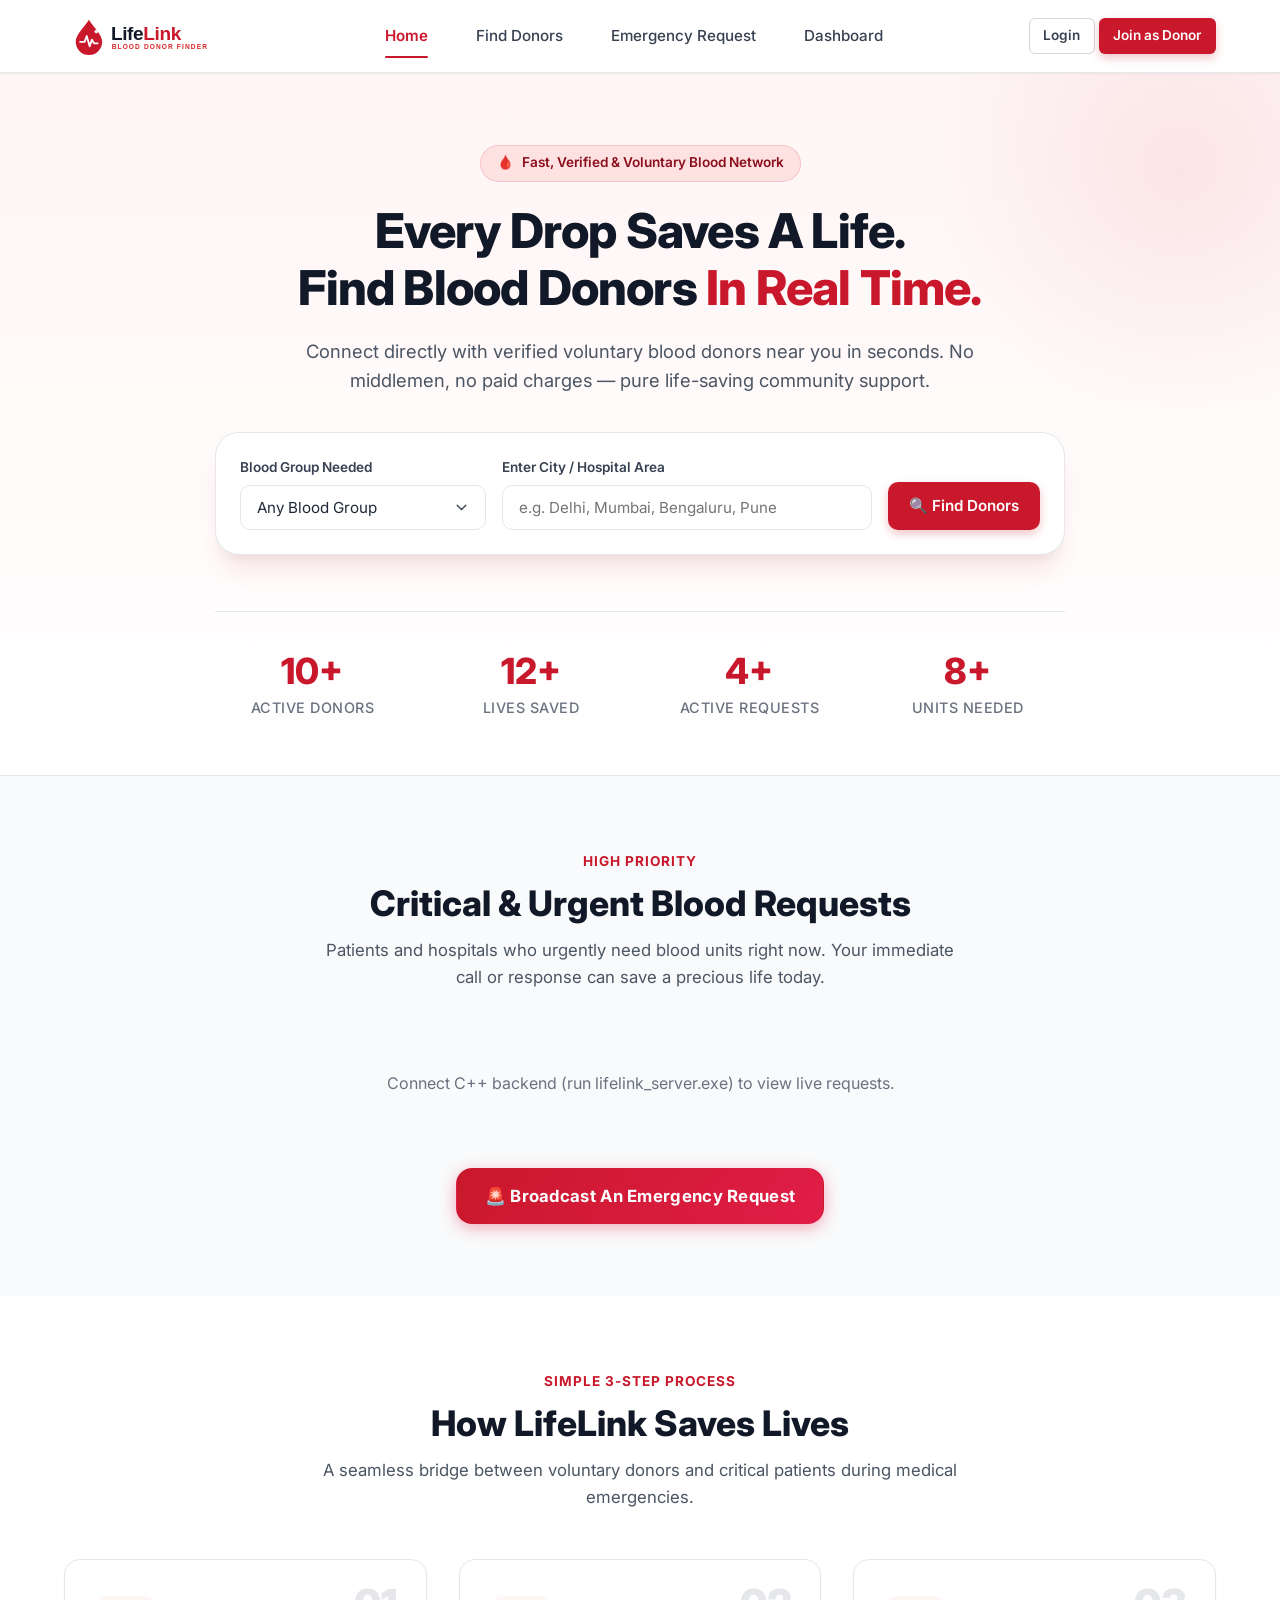
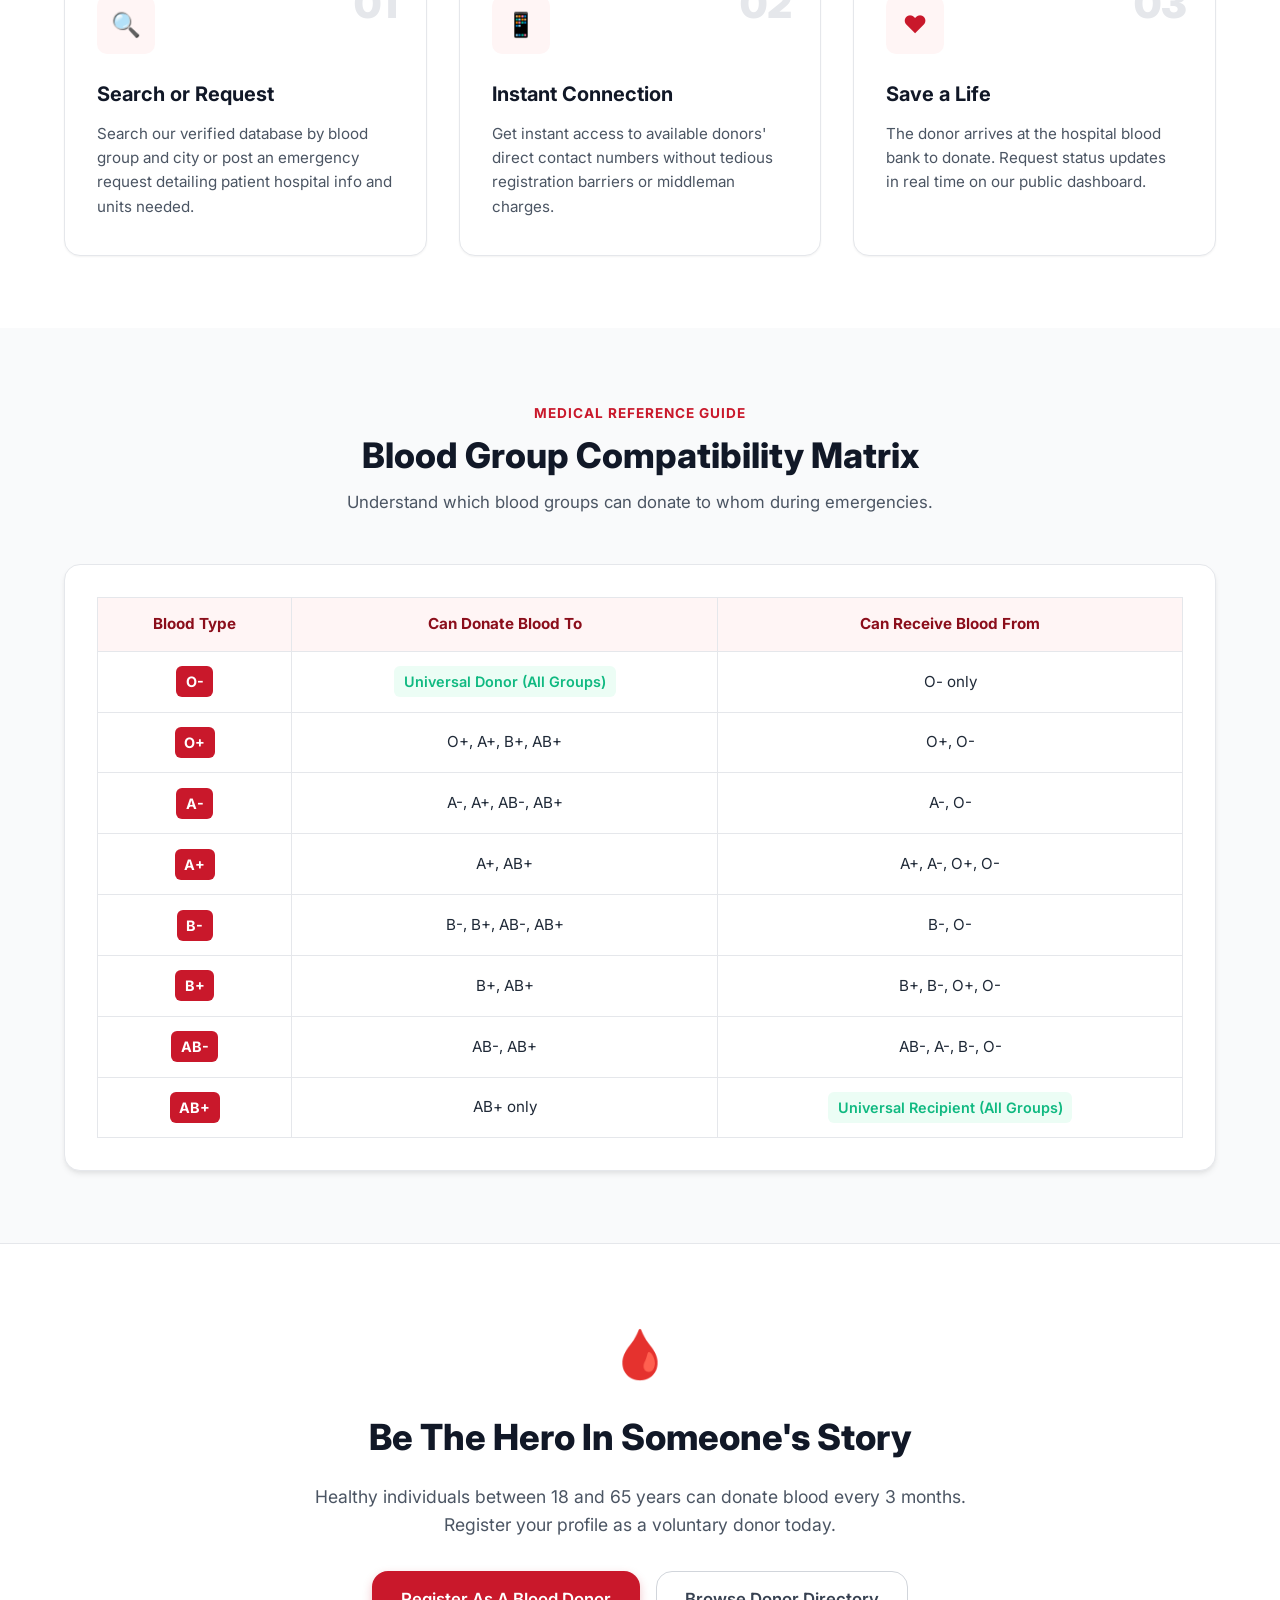
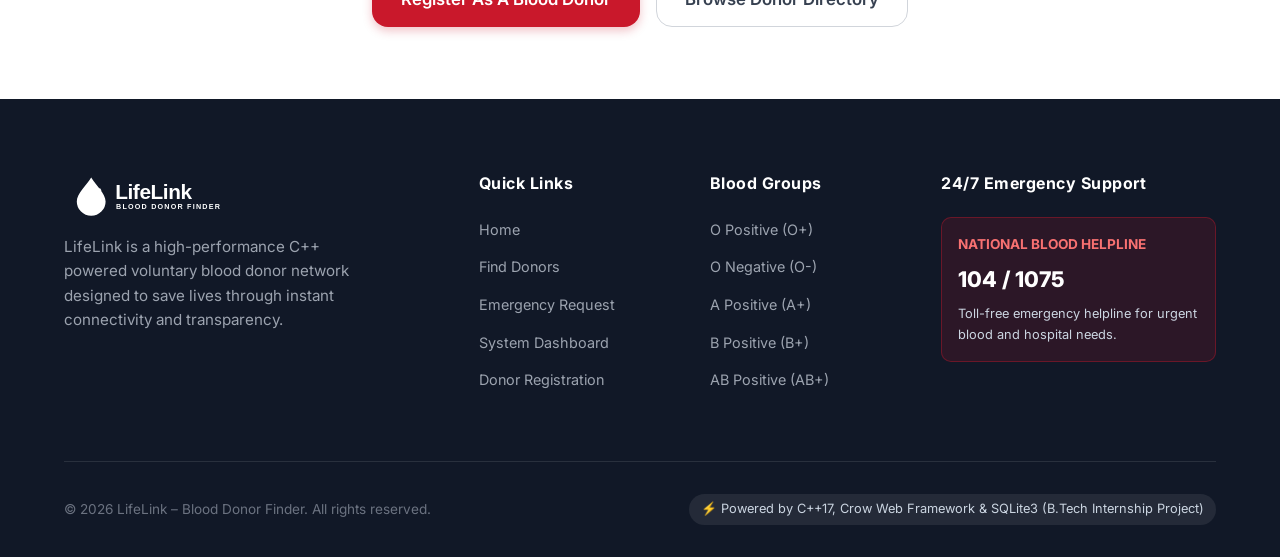
==== frontend/index.html @ 2761e3b9 "Initial complete release: LifeLink Blood Donor Finder C++ Web Application" ====
<!DOCTYPE html>
<html lang="en">
<head>
  <meta charset="UTF-8">
  <meta name="viewport" content="width=device-width, initial-scale=1.0">
  <title>LifeLink – Blood Donor Finder | Save Lives Instantly</title>
  <meta name="description" content="LifeLink connects voluntary blood donors with patients and hospitals in critical emergencies. Search verified donors by blood group and city.">
  <link rel="icon" type="image/svg+xml" href="images/logo.svg">
  <link rel="stylesheet" href="css/styles.css">
  <link rel="preconnect" href="https://fonts.googleapis.com">
  <link rel="preconnect" href="https://fonts.gstatic.com" crossorigin>
  <link href="https://fonts.googleapis.com/css2?family=Inter:wght@400;500;600;700;800;900&display=swap" rel="stylesheet">
</head>
<body>

  <!-- Navigation Bar -->
  <header class="navbar">
    <div class="container nav-container">
      <a href="index.html" class="brand-logo">
        <img src="images/logo.svg" alt="LifeLink Blood Donor Finder">
      </a>

      <nav class="nav-menu" id="navMenu">
        <a href="index.html" class="nav-link active">Home</a>
        <a href="donors.html" class="nav-link">Find Donors</a>
        <a href="request.html" class="nav-link">Emergency Request</a>
        <a href="dashboard.html" class="nav-link">Dashboard</a>
      </nav>

      <div class="nav-actions">
        <div id="navAuthActions">
          <a href="login.html" class="btn btn-secondary btn-sm">Login</a>
          <a href="register.html" class="btn btn-primary btn-sm">Join as Donor</a>
        </div>
        <button class="mobile-toggle" id="mobileToggle" aria-label="Toggle Navigation Menu">
          <svg fill="none" stroke="currentColor" viewBox="0 0 24 24"><path stroke-linecap="round" stroke-linejoin="round" stroke-width="2" d="M4 6h16M4 12h16m-7 6h7"></path></svg>
        </button>
      </div>
    </div>
  </header>

  <!-- Hero Section -->
  <section class="hero">
    <div class="container">
      <div class="hero-content">
        <div class="hero-badge">
          <span>🩸</span> Fast, Verified & Voluntary Blood Network
        </div>
        <h1 class="hero-title">
          Every Drop Saves A Life.<br>
          Find Blood Donors <span class="highlight">In Real Time.</span>
        </h1>
        <p class="hero-subtitle">
          Connect directly with verified voluntary blood donors near you in seconds. No middlemen, no paid charges — pure life-saving community support.
        </p>

        <!-- Quick Search Bar inside Hero -->
        <div class="hero-search-card">
          <form id="heroSearchForm" class="search-form-row">
            <div class="form-group">
              <label for="heroBloodGroup" class="form-label">Blood Group Needed</label>
              <select id="heroBloodGroup" class="form-control" required>
                <option value="ALL">Any Blood Group</option>
                <option value="O+">O Positive (O+)</option>
                <option value="O-">O Negative (O-)</option>
                <option value="A+">A Positive (A+)</option>
                <option value="A-">A Negative (A-)</option>
                <option value="B+">B Positive (B+)</option>
                <option value="B-">B Negative (B-)</option>
                <option value="AB+">AB Positive (AB+)</option>
                <option value="AB-">AB Negative (AB-)</option>
              </select>
            </div>

            <div class="form-group">
              <label for="heroCity" class="form-label">Enter City / Hospital Area</label>
              <input type="text" id="heroCity" class="form-control" placeholder="e.g. Delhi, Mumbai, Bengaluru, Pune">
            </div>

            <div class="form-group" style="align-self: flex-end;">
              <button type="submit" class="btn btn-primary btn-block" style="height: 48px;">
                🔍 Find Donors
              </button>
            </div>
          </form>
        </div>

        <!-- Hero Stats Counter -->
        <div class="hero-stats">
          <div class="stat-item">
            <div class="stat-value" id="statTotalDonors">10+</div>
            <div class="stat-label">Active Donors</div>
          </div>
          <div class="stat-item">
            <div class="stat-value" id="statFulfilled">12+</div>
            <div class="stat-label">Lives Saved</div>
          </div>
          <div class="stat-item">
            <div class="stat-value" id="statActiveRequests">4+</div>
            <div class="stat-label">Active Requests</div>
          </div>
          <div class="stat-item">
            <div class="stat-value" id="statUnitsNeeded">8+</div>
            <div class="stat-label">Units Needed</div>
          </div>
        </div>

      </div>
    </div>
  </section>

  <!-- Urgent Emergency Requests Section -->
  <section class="section">
    <div class="container">
      <div class="section-header">
        <span class="section-tag">High Priority</span>
        <h2 class="section-title">Critical & Urgent Blood Requests</h2>
        <p class="section-desc">Patients and hospitals who urgently need blood units right now. Your immediate call or response can save a precious life today.</p>
      </div>

      <div class="requests-grid" id="homeUrgentList">
        <!-- Injected via JavaScript from C++ Crow REST API -->
      </div>

      <div style="text-align: center; margin-top: 2.5rem;">
        <a href="request.html" class="btn btn-emergency btn-lg">
          🚨 Broadcast An Emergency Request
        </a>
      </div>
    </div>
  </section>

  <!-- How It Works Section -->
  <section class="section section-light">
    <div class="container">
      <div class="section-header">
        <span class="section-tag">Simple 3-Step Process</span>
        <h2 class="section-title">How LifeLink Saves Lives</h2>
        <p class="section-desc">A seamless bridge between voluntary donors and critical patients during medical emergencies.</p>
      </div>

      <div class="features-grid">
        <div class="feature-card">
          <div class="feature-step-num">01</div>
          <div class="feature-icon-wrapper">🔍</div>
          <h3 class="feature-title">Search or Request</h3>
          <p class="feature-text">
            Search our verified database by blood group and city or post an emergency request detailing patient hospital info and units needed.
          </p>
        </div>

        <div class="feature-card">
          <div class="feature-step-num">02</div>
          <div class="feature-icon-wrapper">📱</div>
          <h3 class="feature-title">Instant Connection</h3>
          <p class="feature-text">
            Get instant access to available donors' direct contact numbers without tedious registration barriers or middleman charges.
          </p>
        </div>

        <div class="feature-card">
          <div class="feature-step-num">03</div>
          <div class="feature-icon-wrapper">❤️</div>
          <h3 class="feature-title">Save a Life</h3>
          <p class="feature-text">
            The donor arrives at the hospital blood bank to donate. Request status updates in real time on our public dashboard.
          </p>
        </div>
      </div>
    </div>
  </section>

  <!-- Blood Compatibility Matrix -->
  <section class="section">
    <div class="container">
      <div class="section-header">
        <span class="section-tag">Medical Reference Guide</span>
        <h2 class="section-title">Blood Group Compatibility Matrix</h2>
        <p class="section-desc">Understand which blood groups can donate to whom during emergencies.</p>
      </div>

      <div class="matrix-container">
        <table class="matrix-table">
          <thead>
            <tr>
              <th>Blood Type</th>
              <th>Can Donate Blood To</th>
              <th>Can Receive Blood From</th>
            </tr>
          </thead>
          <tbody>
            <tr>
              <td><span class="matrix-badge blood-tag">O-</span></td>
              <td><span class="matrix-badge can-donate">Universal Donor (All Groups)</span></td>
              <td>O- only</td>
            </tr>
            <tr>
              <td><span class="matrix-badge blood-tag">O+</span></td>
              <td>O+, A+, B+, AB+</td>
              <td>O+, O-</td>
            </tr>
            <tr>
              <td><span class="matrix-badge blood-tag">A-</span></td>
              <td>A-, A+, AB-, AB+</td>
              <td>A-, O-</td>
            </tr>
            <tr>
              <td><span class="matrix-badge blood-tag">A+</span></td>
              <td>A+, AB+</td>
              <td>A+, A-, O+, O-</td>
            </tr>
            <tr>
              <td><span class="matrix-badge blood-tag">B-</span></td>
              <td>B-, B+, AB-, AB+</td>
              <td>B-, O-</td>
            </tr>
            <tr>
              <td><span class="matrix-badge blood-tag">B+</span></td>
              <td>B+, AB+</td>
              <td>B+, B-, O+, O-</td>
            </tr>
            <tr>
              <td><span class="matrix-badge blood-tag">AB-</span></td>
              <td>AB-, AB+</td>
              <td>AB-, A-, B-, O-</td>
            </tr>
            <tr>
              <td><span class="matrix-badge blood-tag">AB+</span></td>
              <td>AB+ only</td>
              <td><span class="matrix-badge can-donate">Universal Recipient (All Groups)</span></td>
            </tr>
          </tbody>
        </table>
      </div>
    </div>
  </section>

  <!-- Call To Action -->
  <section class="section section-light" style="border-top: 1px solid var(--gray-200);">
    <div class="container" style="text-align: center; max-width: 750px;">
      <div style="font-size: 3rem; margin-bottom: 1rem;">🩸</div>
      <h2 style="font-size: 2.25rem; font-weight: 800; color: var(--gray-900); margin-bottom: 1rem;">
        Be The Hero In Someone's Story
      </h2>
      <p style="color: var(--gray-600); font-size: 1.1rem; margin-bottom: 2rem;">
        Healthy individuals between 18 and 65 years can donate blood every 3 months. Register your profile as a voluntary donor today.
      </p>
      <div style="display: flex; gap: 1rem; justify-content: center; flex-wrap: wrap;">
        <a href="register.html" class="btn btn-primary btn-lg">Register As A Blood Donor</a>
        <a href="donors.html" class="btn btn-secondary btn-lg">Browse Donor Directory</a>
      </div>
    </div>
  </section>

  <!-- Footer -->
  <footer class="footer">
    <div class="container">
      <div class="footer-grid">
        <div class="footer-brand">
          <img src="images/logo.svg" alt="LifeLink" style="height: 48px; filter: brightness(0) invert(1);">
          <p>
            LifeLink is a high-performance C++ powered voluntary blood donor network designed to save lives through instant connectivity and transparency.
          </p>
        </div>

        <div>
          <h4 class="footer-col-title">Quick Links</h4>
          <ul class="footer-links">
            <li><a href="index.html">Home</a></li>
            <li><a href="donors.html">Find Donors</a></li>
            <li><a href="request.html">Emergency Request</a></li>
            <li><a href="dashboard.html">System Dashboard</a></li>
            <li><a href="register.html">Donor Registration</a></li>
          </ul>
        </div>

        <div>
          <h4 class="footer-col-title">Blood Groups</h4>
          <ul class="footer-links">
            <li><a href="donors.html?bg=O%2B">O Positive (O+)</a></li>
            <li><a href="donors.html?bg=O-">O Negative (O-)</a></li>
            <li><a href="donors.html?bg=A%2B">A Positive (A+)</a></li>
            <li><a href="donors.html?bg=B%2B">B Positive (B+)</a></li>
            <li><a href="donors.html?bg=AB%2B">AB Positive (AB+)</a></li>
          </ul>
        </div>

        <div>
          <h4 class="footer-col-title">24/7 Emergency Support</h4>
          <div class="emergency-helpline-box">
            <div class="hotline-title">National Blood Helpline</div>
            <div class="hotline-number">104 / 1075</div>
            <p style="font-size: 0.8rem; color: #cbd5e1; margin-top: 0.5rem;">
              Toll-free emergency helpline for urgent blood and hospital needs.
            </p>
          </div>
        </div>
      </div>

      <div class="footer-bottom">
        <div>
          © 2026 LifeLink – Blood Donor Finder. All rights reserved.
        </div>
        <div class="footer-badge">
          ⚡ Powered by C++17, Crow Web Framework & SQLite3 (B.Tech Internship Project)
        </div>
      </div>
    </div>
  </footer>

  <!-- Scripts -->
  <script src="js/api.js"></script>
  <script src="js/app.js"></script>
</body>
</html>
---- frontend/css/styles.css ----
/* ==========================================================================
   LifeLink - Blood Donor Finder
   Modern Professional Red & White Theme
   B.Tech C++ Internship Project
   ========================================================================== */

:root {
  /* Brand Color Palette */
  --primary: #c9182b;
  --primary-hover: #b31324;
  --primary-dark: #8b0e1b;
  --primary-light: #fee2e2;
  --primary-subtle: #fff5f5;
  --primary-glow: rgba(201, 24, 43, 0.25);

  --secondary: #dc2626;
  --accent: #ef4444;

  /* Neutral Shades */
  --white: #ffffff;
  --gray-50: #f9fafb;
  --gray-100: #f3f4f6;
  --gray-200: #e5e7eb;
  --gray-300: #d1d5db;
  --gray-400: #9ca3af;
  --gray-500: #6b7280;
  --gray-600: #4b5563;
  --gray-700: #374151;
  --gray-800: #1f2937;
  --gray-900: #111827;

  /* Status Colors */
  --success: #10b981;
  --success-bg: #ecfdf5;
  --warning: #f59e0b;
  --warning-bg: #fffbeb;
  --danger: #ef4444;
  --danger-bg: #fef2f2;
  --info: #3b82f6;
  --info-bg: #eff6ff;

  /* Shadows */
  --shadow-sm: 0 1px 2px 0 rgba(0, 0, 0, 0.05);
  --shadow-md: 0 4px 6px -1px rgba(0, 0, 0, 0.08), 0 2px 4px -1px rgba(0, 0, 0, 0.04);
  --shadow-lg: 0 10px 15px -3px rgba(0, 0, 0, 0.08), 0 4px 6px -2px rgba(0, 0, 0, 0.03);
  --shadow-xl: 0 20px 25px -5px rgba(201, 24, 43, 0.1), 0 10px 10px -5px rgba(0, 0, 0, 0.04);
  --shadow-card: 0 4px 20px rgba(0, 0, 0, 0.06);

  /* Radius */
  --radius-sm: 6px;
  --radius-md: 10px;
  --radius-lg: 16px;
  --radius-xl: 24px;
  --radius-full: 9999px;

  /* Transitions */
  --transition: all 0.25s cubic-bezier(0.4, 0, 0.2, 1);
  --transition-slow: all 0.4s ease;

  /* Layout */
  --max-width: 1200px;
}

/* Base & Reset */
*, *::before, *::after {
  box-sizing: border-box;
  margin: 0;
  padding: 0;
}

html {
  scroll-behavior: smooth;
  font-size: 16px;
}

body {
  font-family: 'Inter', -apple-system, BlinkMacSystemFont, "Segoe UI", Roboto, "Helvetica Neue", Arial, sans-serif;
  color: var(--gray-800);
  background-color: var(--gray-50);
  line-height: 1.6;
  min-height: 100vh;
  display: flex;
  flex-direction: column;
}

a {
  color: var(--primary);
  text-decoration: none;
  transition: var(--transition);
}

a:hover {
  color: var(--primary-dark);
}

ul {
  list-style: none;
}

img, svg {
  vertical-align: middle;
  max-width: 100%;
}

button, input, select, textarea {
  font-family: inherit;
  font-size: inherit;
}

/* Layout Container */
.container {
  width: 100%;
  max-width: var(--max-width);
  margin-left: auto;
  margin-right: auto;
  padding-left: 1.5rem;
  padding-right: 1.5rem;
}

/* ==========================================================================
   Navigation Bar
   ========================================================================== */
.navbar {
  position: sticky;
  top: 0;
  z-index: 1000;
  background-color: rgba(255, 255, 255, 0.98);
  backdrop-filter: blur(10px);
  border-bottom: 1px solid var(--gray-200);
  box-shadow: var(--shadow-sm);
  transition: var(--transition);
}

.nav-container {
  display: flex;
  align-items: center;
  justify-content: space-between;
  height: 72px;
}

.brand-logo {
  display: flex;
  align-items: center;
  gap: 0.5rem;
  text-decoration: none;
}

.brand-logo img {
  height: 44px;
  width: auto;
}

.nav-menu {
  display: flex;
  align-items: center;
  gap: 1.5rem;
}

.nav-link {
  font-size: 0.95rem;
  font-weight: 500;
  color: var(--gray-700);
  padding: 0.5rem 0.75rem;
  border-radius: var(--radius-sm);
  transition: var(--transition);
  position: relative;
}

.nav-link:hover {
  color: var(--primary);
  background-color: var(--primary-subtle);
}

.nav-link.active {
  color: var(--primary);
  font-weight: 600;
}

.nav-link.active::after {
  content: '';
  position: absolute;
  bottom: -2px;
  left: 0.75rem;
  right: 0.75rem;
  height: 2px;
  background-color: var(--primary);
  border-radius: var(--radius-full);
}

.nav-actions {
  display: flex;
  align-items: center;
  gap: 0.75rem;
}

/* Mobile Toggle */
.mobile-toggle {
  display: none;
  background: none;
  border: none;
  cursor: pointer;
  padding: 0.5rem;
  color: var(--gray-700);
}

.mobile-toggle svg {
  width: 26px;
  height: 26px;
}

/* ==========================================================================
   Buttons
   ========================================================================== */
.btn {
  display: inline-flex;
  align-items: center;
  justify-content: center;
  gap: 0.5rem;
  font-size: 0.95rem;
  font-weight: 600;
  padding: 0.65rem 1.25rem;
  border-radius: var(--radius-md);
  border: 1px solid transparent;
  cursor: pointer;
  transition: var(--transition);
  white-space: nowrap;
}

.btn-primary {
  background-color: var(--primary);
  color: var(--white);
  box-shadow: 0 4px 10px rgba(201, 24, 43, 0.25);
}

.btn-primary:hover {
  background-color: var(--primary-hover);
  color: var(--white);
  box-shadow: 0 6px 14px rgba(201, 24, 43, 0.35);
  transform: translateY(-1px);
}

.btn-secondary {
  background-color: var(--white);
  color: var(--gray-700);
  border-color: var(--gray-300);
}

.btn-secondary:hover {
  background-color: var(--gray-50);
  color: var(--primary);
  border-color: var(--primary);
}

.btn-outline-primary {
  background-color: transparent;
  color: var(--primary);
  border-color: var(--primary);
}

.btn-outline-primary:hover {
  background-color: var(--primary-subtle);
  color: var(--primary-dark);
}

.btn-danger {
  background-color: var(--danger);
  color: var(--white);
}

.btn-danger:hover {
  background-color: #b91c1c;
  color: var(--white);
}

.btn-emergency {
  background: linear-gradient(135deg, #c9182b 0%, #e11d48 100%);
  color: var(--white);
  font-weight: 700;
  letter-spacing: 0.3px;
  box-shadow: 0 4px 15px rgba(225, 29, 72, 0.35);
  animation: pulse-glow 2.5s infinite;
}

.btn-emergency:hover {
  background: linear-gradient(135deg, #b31324 0%, #be123c 100%);
  color: var(--white);
  transform: translateY(-2px);
  box-shadow: 0 6px 20px rgba(225, 29, 72, 0.45);
}

@keyframes pulse-glow {
  0%, 100% { box-shadow: 0 0 0 0 rgba(201, 24, 43, 0.4); }
  50% { box-shadow: 0 0 0 8px rgba(201, 24, 43, 0); }
}

.btn-sm {
  padding: 0.4rem 0.85rem;
  font-size: 0.85rem;
  border-radius: var(--radius-sm);
}

.btn-lg {
  padding: 0.85rem 1.75rem;
  font-size: 1.05rem;
  border-radius: var(--radius-lg);
}

.btn-block {
  width: 100%;
}

/* ==========================================================================
   Hero Section
   ========================================================================== */
.hero {
  position: relative;
  background: linear-gradient(180deg, #fff5f5 0%, #ffffff 100%);
  padding: 4.5rem 0 3.5rem;
  overflow: hidden;
  border-bottom: 1px solid var(--gray-200);
}

.hero::before {
  content: '';
  position: absolute;
  top: -150px;
  right: -150px;
  width: 500px;
  height: 500px;
  background: radial-gradient(circle, rgba(201, 24, 43, 0.08) 0%, rgba(255, 255, 255, 0) 70%);
  border-radius: 50%;
  pointer-events: none;
}

.hero-content {
  text-align: center;
  max-width: 850px;
  margin: 0 auto;
}

.hero-badge {
  display: inline-flex;
  align-items: center;
  gap: 0.5rem;
  padding: 0.4rem 1rem;
  background-color: var(--primary-light);
  color: var(--primary-dark);
  font-size: 0.85rem;
  font-weight: 600;
  border-radius: var(--radius-full);
  margin-bottom: 1.25rem;
  border: 1px solid rgba(201, 24, 43, 0.15);
}

.hero-title {
  font-size: 3rem;
  font-weight: 800;
  color: var(--gray-900);
  line-height: 1.2;
  margin-bottom: 1.25rem;
  letter-spacing: -0.8px;
}

.hero-title .highlight {
  color: var(--primary);
  position: relative;
  display: inline-block;
}

.hero-subtitle {
  font-size: 1.15rem;
  color: var(--gray-600);
  line-height: 1.6;
  margin-bottom: 2.25rem;
  max-width: 680px;
  margin-left: auto;
  margin-right: auto;
}

/* Quick Search Card inside Hero */
.hero-search-card {
  background-color: var(--white);
  padding: 1.5rem;
  border-radius: var(--radius-xl);
  box-shadow: var(--shadow-xl);
  border: 1px solid var(--gray-200);
  margin-top: 1.5rem;
  position: relative;
  z-index: 10;
}

.search-form-row {
  display: grid;
  grid-template-columns: 1fr 1.5fr auto;
  gap: 1rem;
  align-items: center;
}

.form-group {
  text-align: left;
}

.form-label {
  display: block;
  font-size: 0.85rem;
  font-weight: 600;
  color: var(--gray-700);
  margin-bottom: 0.4rem;
}

.form-control {
  width: 100%;
  padding: 0.75rem 1rem;
  border: 1.5px solid var(--gray-200);
  border-radius: var(--radius-md);
  font-size: 0.95rem;
  color: var(--gray-800);
  background-color: var(--white);
  transition: var(--transition);
}

.form-control:focus {
  outline: none;
  border-color: var(--primary);
  box-shadow: 0 0 0 3px var(--primary-glow);
}

select.form-control {
  appearance: none;
  background-image: url("data:image/svg+xml;charset=UTF-8,%3csvg xmlns='http://www.w3.org/2000/svg' viewBox='0 0 24 24' fill='none' stroke='%234b5563' stroke-width='2' stroke-linecap='round' stroke-linejoin='round'%3e%3cpolyline points='6 9 12 15 18 9'%3e%3c/polyline%3e%3c/svg%3e");
  background-repeat: no-repeat;
  background-position: right 1rem center;
  background-size: 1.1em;
  padding-right: 2.5rem;
}

/* Hero Stats Counter */
.hero-stats {
  display: grid;
  grid-template-columns: repeat(4, 1fr);
  gap: 1.5rem;
  margin-top: 3.5rem;
  padding-top: 2.5rem;
  border-top: 1px solid var(--gray-200);
}

.stat-item {
  text-align: center;
}

.stat-value {
  font-size: 2.25rem;
  font-weight: 800;
  color: var(--primary);
  line-height: 1.1;
  margin-bottom: 0.3rem;
}

.stat-label {
  font-size: 0.9rem;
  font-weight: 500;
  color: var(--gray-500);
  text-transform: uppercase;
  letter-spacing: 0.5px;
}

/* ==========================================================================
   Section Headers & Common
   ========================================================================== */
.section {
  padding: 4.5rem 0;
}

.section-light {
  background-color: var(--white);
}

.section-header {
  text-align: center;
  max-width: 650px;
  margin: 0 auto 3rem;
}

.section-tag {
  display: inline-block;
  font-size: 0.85rem;
  font-weight: 700;
  color: var(--primary);
  text-transform: uppercase;
  letter-spacing: 1px;
  margin-bottom: 0.5rem;
}

.section-title {
  font-size: 2.2rem;
  font-weight: 800;
  color: var(--gray-900);
  line-height: 1.25;
  margin-bottom: 0.75rem;
}

.section-desc {
  font-size: 1.05rem;
  color: var(--gray-600);
}

/* ==========================================================================
   Feature / How it Works Cards
   ========================================================================== */
.features-grid {
  display: grid;
  grid-template-columns: repeat(3, 1fr);
  gap: 2rem;
}

.feature-card {
  background-color: var(--white);
  padding: 2.25rem 2rem;
  border-radius: var(--radius-lg);
  border: 1px solid var(--gray-200);
  box-shadow: var(--shadow-sm);
  transition: var(--transition);
  text-align: left;
  position: relative;
}

.feature-card:hover {
  transform: translateY(-4px);
  box-shadow: var(--shadow-card);
  border-color: var(--primary-light);
}

.feature-icon-wrapper {
  width: 58px;
  height: 58px;
  border-radius: var(--radius-md);
  background-color: var(--primary-subtle);
  color: var(--primary);
  display: flex;
  align-items: center;
  justify-content: center;
  font-size: 1.5rem;
  margin-bottom: 1.5rem;
}

.feature-step-num {
  position: absolute;
  top: 1.5rem;
  right: 1.75rem;
  font-size: 2.5rem;
  font-weight: 900;
  color: var(--gray-200);
  line-height: 1;
}

.feature-title {
  font-size: 1.25rem;
  font-weight: 700;
  color: var(--gray-900);
  margin-bottom: 0.75rem;
}

.feature-text {
  font-size: 0.95rem;
  color: var(--gray-600);
  line-height: 1.6;
}

/* ==========================================================================
   Compatibility Matrix Section
   ========================================================================== */
.matrix-container {
  background-color: var(--white);
  border-radius: var(--radius-lg);
  border: 1px solid var(--gray-200);
  box-shadow: var(--shadow-md);
  padding: 2rem;
  overflow-x: auto;
}

.matrix-table {
  width: 100%;
  border-collapse: collapse;
  text-align: center;
}

.matrix-table th, .matrix-table td {
  padding: 0.9rem 1rem;
  border: 1px solid var(--gray-200);
  font-size: 0.95rem;
}

.matrix-table th {
  background-color: var(--primary-subtle);
  color: var(--primary-dark);
  font-weight: 700;
}

.matrix-badge {
  display: inline-block;
  padding: 0.25rem 0.6rem;
  border-radius: var(--radius-sm);
  font-weight: 700;
  font-size: 0.9rem;
}

.matrix-badge.blood-tag {
  background-color: var(--primary);
  color: var(--white);
}

.matrix-badge.can-donate {
  background-color: var(--success-bg);
  color: var(--success);
  font-weight: 600;
}

/* ==========================================================================
   Donor Card & Directory
   ========================================================================== */
.filter-bar {
  background-color: var(--white);
  padding: 1.5rem;
  border-radius: var(--radius-lg);
  border: 1px solid var(--gray-200);
  box-shadow: var(--shadow-sm);
  margin-bottom: 2rem;
  display: flex;
  flex-wrap: wrap;
  gap: 1rem;
  align-items: center;
  justify-content: space-between;
}

.filter-inputs {
  display: flex;
  flex-wrap: wrap;
  gap: 1rem;
  align-items: center;
  flex: 1;
}

.filter-view-toggles {
  display: flex;
  gap: 0.5rem;
}

.view-btn {
  background: none;
  border: 1px solid var(--gray-300);
  border-radius: var(--radius-sm);
  padding: 0.5rem 0.75rem;
  cursor: pointer;
  color: var(--gray-600);
  transition: var(--transition);
}

.view-btn.active, .view-btn:hover {
  background-color: var(--primary);
  color: var(--white);
  border-color: var(--primary);
}

.donors-grid {
  display: grid;
  grid-template-columns: repeat(auto-fill, minmax(320px, 1fr));
  gap: 1.5rem;
}

.donor-card {
  background-color: var(--white);
  border-radius: var(--radius-lg);
  border: 1px solid var(--gray-200);
  box-shadow: var(--shadow-sm);
  padding: 1.5rem;
  transition: var(--transition);
  display: flex;
  flex-direction: column;
  justify-content: space-between;
}

.donor-card:hover {
  transform: translateY(-3px);
  box-shadow: var(--shadow-card);
  border-color: var(--primary-light);
}

.donor-header {
  display: flex;
  justify-content: space-between;
  align-items: flex-start;
  margin-bottom: 1rem;
}

.donor-blood-badge {
  width: 48px;
  height: 48px;
  background: linear-gradient(135deg, #c9182b, #e53935);
  color: var(--white);
  border-radius: var(--radius-md);
  display: flex;
  align-items: center;
  justify-content: center;
  font-size: 1.25rem;
  font-weight: 800;
  box-shadow: 0 4px 10px rgba(201, 24, 43, 0.3);
}

.donor-info-meta {
  flex: 1;
  margin-left: 1rem;
}

.donor-name {
  font-size: 1.15rem;
  font-weight: 700;
  color: var(--gray-900);
  margin-bottom: 0.2rem;
}

.donor-subtitle {
  font-size: 0.85rem;
  color: var(--gray-500);
}

.donor-status-pill {
  font-size: 0.75rem;
  font-weight: 700;
  padding: 0.25rem 0.65rem;
  border-radius: var(--radius-full);
  text-transform: uppercase;
  letter-spacing: 0.5px;
}

.status-available {
  background-color: var(--success-bg);
  color: var(--success);
  border: 1px solid rgba(16, 185, 129, 0.2);
}

.status-unavailable {
  background-color: var(--gray-100);
  color: var(--gray-500);
  border: 1px solid var(--gray-200);
}

.donor-body {
  margin: 1rem 0;
  border-top: 1px solid var(--gray-100);
  border-bottom: 1px solid var(--gray-100);
  padding: 0.85rem 0;
  font-size: 0.9rem;
}

.donor-detail-row {
  display: flex;
  align-items: center;
  gap: 0.6rem;
  color: var(--gray-600);
  margin-bottom: 0.4rem;
}

.donor-detail-row:last-child {
  margin-bottom: 0;
}

.donor-detail-row svg {
  color: var(--primary);
  width: 16px;
  height: 16px;
  flex-shrink: 0;
}

.donor-actions {
  display: flex;
  gap: 0.75rem;
  margin-top: 0.5rem;
}

/* ==========================================================================
   Emergency Requests Board & Cards
   ========================================================================== */
.requests-grid {
  display: grid;
  grid-template-columns: repeat(auto-fill, minmax(360px, 1fr));
  gap: 1.5rem;
}

.request-card {
  background-color: var(--white);
  border-radius: var(--radius-lg);
  border: 1px solid var(--gray-200);
  box-shadow: var(--shadow-sm);
  padding: 1.5rem;
  transition: var(--transition);
  position: relative;
  overflow: hidden;
}

.request-card.critical {
  border-left: 5px solid var(--danger);
  background: linear-gradient(180deg, #fffafa 0%, #ffffff 100%);
}

.request-card.urgent {
  border-left: 5px solid var(--warning);
}

.request-card.standard {
  border-left: 5px solid var(--info);
}

.request-card:hover {
  transform: translateY(-3px);
  box-shadow: var(--shadow-card);
}

.request-top {
  display: flex;
  justify-content: space-between;
  align-items: flex-start;
  margin-bottom: 1rem;
}

.urgency-badge {
  font-size: 0.75rem;
  font-weight: 700;
  padding: 0.25rem 0.65rem;
  border-radius: var(--radius-full);
  text-transform: uppercase;
  letter-spacing: 0.5px;
  display: inline-flex;
  align-items: center;
  gap: 0.35rem;
}

.urgency-critical {
  background-color: var(--danger-bg);
  color: var(--danger);
  border: 1px solid rgba(239, 68, 68, 0.3);
}

.urgency-urgent {
  background-color: var(--warning-bg);
  color: var(--warning);
  border: 1px solid rgba(245, 158, 11, 0.3);
}

.urgency-standard {
  background-color: var(--info-bg);
  color: var(--info);
  border: 1px solid rgba(59, 130, 246, 0.3);
}

.request-patient {
  font-size: 1.25rem;
  font-weight: 800;
  color: var(--gray-900);
  margin-bottom: 0.25rem;
}

.request-hospital {
  font-size: 0.9rem;
  color: var(--gray-600);
  display: flex;
  align-items: center;
  gap: 0.4rem;
}

.request-units-pill {
  background-color: var(--primary-light);
  color: var(--primary-dark);
  font-weight: 700;
  font-size: 0.85rem;
  padding: 0.25rem 0.6rem;
  border-radius: var(--radius-sm);
  display: inline-block;
  margin-top: 0.5rem;
}

.request-notes {
  background-color: var(--gray-50);
  border-radius: var(--radius-sm);
  padding: 0.65rem 0.85rem;
  font-size: 0.85rem;
  color: var(--gray-700);
  margin: 1rem 0;
  border-left: 2px solid var(--gray-300);
}

.request-footer {
  display: flex;
  justify-content: space-between;
  align-items: center;
  padding-top: 0.75rem;
  border-top: 1px solid var(--gray-100);
  margin-top: 0.5rem;
}

/* ==========================================================================
   Dashboard Components
   ========================================================================== */
.dashboard-header {
  display: flex;
  justify-content: space-between;
  align-items: center;
  margin-bottom: 2rem;
  flex-wrap: wrap;
  gap: 1rem;
}

.kpi-grid {
  display: grid;
  grid-template-columns: repeat(4, 1fr);
  gap: 1.5rem;
  margin-bottom: 2.5rem;
}

.kpi-card {
  background-color: var(--white);
  padding: 1.5rem;
  border-radius: var(--radius-lg);
  border: 1px solid var(--gray-200);
  box-shadow: var(--shadow-sm);
  display: flex;
  align-items: center;
  gap: 1.25rem;
  transition: var(--transition);
}

.kpi-card:hover {
  transform: translateY(-2px);
  box-shadow: var(--shadow-md);
}

.kpi-icon {
  width: 52px;
  height: 52px;
  border-radius: var(--radius-md);
  display: flex;
  align-items: center;
  justify-content: center;
  font-size: 1.5rem;
  flex-shrink: 0;
}

.kpi-icon.red { background-color: var(--primary-light); color: var(--primary); }
.kpi-icon.green { background-color: var(--success-bg); color: var(--success); }
.kpi-icon.amber { background-color: var(--warning-bg); color: var(--warning); }
.kpi-icon.blue { background-color: var(--info-bg); color: var(--info); }

.kpi-info {
  flex: 1;
}

.kpi-value {
  font-size: 1.85rem;
  font-weight: 800;
  color: var(--gray-900);
  line-height: 1.1;
  margin-bottom: 0.2rem;
}

.kpi-label {
  font-size: 0.85rem;
  font-weight: 500;
  color: var(--gray-500);
}

/* Blood Group Inventory Grid */
.blood-inventory-section {
  background-color: var(--white);
  border-radius: var(--radius-lg);
  border: 1px solid var(--gray-200);
  box-shadow: var(--shadow-sm);
  padding: 2rem;
  margin-bottom: 2.5rem;
}

.blood-grid {
  display: grid;
  grid-template-columns: repeat(8, 1fr);
  gap: 1rem;
  margin-top: 1.25rem;
}

.blood-box {
  background-color: var(--gray-50);
  border: 1.5px solid var(--gray-200);
  border-radius: var(--radius-md);
  padding: 1.25rem 0.5rem;
  text-align: center;
  transition: var(--transition);
  cursor: pointer;
  text-decoration: none;
}

.blood-box:hover {
  background-color: var(--primary-subtle);
  border-color: var(--primary);
  transform: translateY(-3px);
  box-shadow: var(--shadow-md);
}

.blood-box-type {
  font-size: 1.35rem;
  font-weight: 900;
  color: var(--primary);
  margin-bottom: 0.25rem;
}

.blood-box-count {
  font-size: 1.1rem;
  font-weight: 700;
  color: var(--gray-800);
}

.blood-box-desc {
  font-size: 0.75rem;
  color: var(--gray-500);
  text-transform: uppercase;
}

/* Dashboard Two-Column Split */
.dashboard-columns {
  display: grid;
  grid-template-columns: 1fr 1fr;
  gap: 2rem;
}

.dashboard-panel {
  background-color: var(--white);
  border-radius: var(--radius-lg);
  border: 1px solid var(--gray-200);
  box-shadow: var(--shadow-sm);
  padding: 1.75rem;
}

.panel-header {
  display: flex;
  justify-content: space-between;
  align-items: center;
  margin-bottom: 1.25rem;
}

.panel-title {
  font-size: 1.2rem;
  font-weight: 700;
  color: var(--gray-900);
}

/* Tables */
.table-responsive {
  width: 100%;
  overflow-x: auto;
}

.data-table {
  width: 100%;
  border-collapse: collapse;
  text-align: left;
  font-size: 0.9rem;
}

.data-table th, .data-table td {
  padding: 0.75rem 1rem;
  border-bottom: 1px solid var(--gray-200);
}

.data-table th {
  background-color: var(--gray-50);
  color: var(--gray-700);
  font-weight: 600;
  font-size: 0.85rem;
  text-transform: uppercase;
  letter-spacing: 0.5px;
}

.data-table tr:hover td {
  background-color: var(--gray-50);
}

/* ==========================================================================
   Forms & Auth Pages
   ========================================================================== */
.form-card {
  background-color: var(--white);
  border-radius: var(--radius-xl);
  border: 1px solid var(--gray-200);
  box-shadow: var(--shadow-xl);
  padding: 2.5rem;
  max-width: 650px;
  margin: 2rem auto;
}

.auth-card {
  max-width: 480px;
}

.form-header {
  text-align: center;
  margin-bottom: 2rem;
}

.form-title {
  font-size: 1.75rem;
  font-weight: 800;
  color: var(--gray-900);
  margin-bottom: 0.5rem;
}

.form-desc {
  font-size: 0.95rem;
  color: var(--gray-600);
}

.form-row-2 {
  display: grid;
  grid-template-columns: 1fr 1fr;
  gap: 1.25rem;
  margin-bottom: 1.25rem;
}

.form-row-1 {
  margin-bottom: 1.25rem;
}

.form-hint {
  font-size: 0.8rem;
  color: var(--gray-500);
  margin-top: 0.35rem;
}

.form-error {
  font-size: 0.8rem;
  color: var(--danger);
  margin-top: 0.35rem;
  display: none;
}

.demo-credentials-box {
  background-color: var(--primary-subtle);
  border: 1px dashed var(--primary);
  border-radius: var(--radius-md);
  padding: 1rem;
  margin-bottom: 1.5rem;
  font-size: 0.85rem;
  color: var(--gray-700);
}

.demo-credentials-box strong {
  color: var(--primary-dark);
}

.demo-credentials-box code {
  background-color: var(--white);
  padding: 0.15rem 0.4rem;
  border-radius: 4px;
  font-weight: 600;
  border: 1px solid var(--gray-300);
}

/* ==========================================================================
   Toast Notification System
   ========================================================================== */
#toast-container {
  position: fixed;
  top: 1.5rem;
  right: 1.5rem;
  z-index: 9999;
  display: flex;
  flex-direction: column;
  gap: 0.75rem;
  max-width: 400px;
}

.toast {
  display: flex;
  align-items: center;
  gap: 0.75rem;
  padding: 1rem 1.25rem;
  background-color: var(--white);
  color: var(--gray-800);
  border-radius: var(--radius-md);
  box-shadow: 0 10px 25px rgba(0, 0, 0, 0.12);
  border-left: 4px solid var(--primary);
  animation: slide-in 0.3s ease-out;
  transition: var(--transition);
}

.toast.success { border-left-color: var(--success); }
.toast.error { border-left-color: var(--danger); }
.toast.warning { border-left-color: var(--warning); }

.toast-icon {
  flex-shrink: 0;
  font-size: 1.25rem;
}

.toast-message {
  flex: 1;
  font-size: 0.9rem;
  font-weight: 500;
}

.toast-close {
  background: none;
  border: none;
  color: var(--gray-400);
  cursor: pointer;
  font-size: 1.25rem;
  padding: 0 0.25rem;
}

.toast-close:hover {
  color: var(--gray-700);
}

@keyframes slide-in {
  from { transform: translateX(100%); opacity: 0; }
  to { transform: translateX(0); opacity: 1; }
}

/* ==========================================================================
   Modals
   ========================================================================== */
.modal-overlay {
  position: fixed;
  top: 0;
  left: 0;
  right: 0;
  bottom: 0;
  background-color: rgba(0, 0, 0, 0.5);
  backdrop-filter: blur(4px);
  display: flex;
  align-items: center;
  justify-content: center;
  z-index: 2000;
  opacity: 0;
  visibility: hidden;
  transition: var(--transition);
  padding: 1rem;
}

.modal-overlay.active {
  opacity: 1;
  visibility: visible;
}

.modal-content {
  background-color: var(--white);
  border-radius: var(--radius-xl);
  max-width: 500px;
  width: 100%;
  padding: 2rem;
  box-shadow: var(--shadow-xl);
  transform: translateY(20px);
  transition: var(--transition);
}

.modal-overlay.active .modal-content {
  transform: translateY(0);
}

.modal-header {
  display: flex;
  justify-content: space-between;
  align-items: center;
  margin-bottom: 1.25rem;
}

.modal-title {
  font-size: 1.35rem;
  font-weight: 800;
  color: var(--gray-900);
}

.modal-close {
  background: none;
  border: none;
  font-size: 1.5rem;
  color: var(--gray-400);
  cursor: pointer;
}

.modal-close:hover {
  color: var(--gray-700);
}

/* ==========================================================================
   Footer
   ========================================================================== */
.footer {
  background-color: var(--gray-900);
  color: var(--gray-300);
  padding: 4.5rem 0 2rem;
  margin-top: auto;
}

.footer-grid {
  display: grid;
  grid-template-columns: 2fr 1fr 1fr 1.5fr;
  gap: 3rem;
  margin-bottom: 3.5rem;
}

.footer-brand p {
  font-size: 0.95rem;
  color: var(--gray-400);
  margin-top: 1rem;
  line-height: 1.6;
  max-width: 320px;
}

.footer-col-title {
  font-size: 1rem;
  font-weight: 700;
  color: var(--white);
  margin-bottom: 1.25rem;
  letter-spacing: 0.5px;
}

.footer-links li {
  margin-bottom: 0.75rem;
}

.footer-links a {
  color: var(--gray-400);
  font-size: 0.9rem;
}

.footer-links a:hover {
  color: var(--white);
}

.emergency-helpline-box {
  background-color: rgba(201, 24, 43, 0.15);
  border: 1px solid rgba(201, 24, 43, 0.4);
  border-radius: var(--radius-md);
  padding: 1rem;
}

.emergency-helpline-box .hotline-title {
  color: #f87171;
  font-weight: 700;
  font-size: 0.85rem;
  text-transform: uppercase;
  margin-bottom: 0.4rem;
}

.emergency-helpline-box .hotline-number {
  font-size: 1.35rem;
  font-weight: 800;
  color: var(--white);
}

.footer-bottom {
  padding-top: 2rem;
  border-top: 1px solid rgba(255, 255, 255, 0.1);
  display: flex;
  justify-content: space-between;
  align-items: center;
  font-size: 0.85rem;
  color: var(--gray-500);
  flex-wrap: wrap;
  gap: 1rem;
}

.footer-badge {
  display: inline-flex;
  align-items: center;
  gap: 0.4rem;
  background-color: rgba(255, 255, 255, 0.08);
  padding: 0.35rem 0.75rem;
  border-radius: var(--radius-full);
  color: #cbd5e1;
  font-size: 0.8rem;
}

/* ==========================================================================
   Responsive Media Queries
   ========================================================================== */
@media (max-width: 1024px) {
  .hero-title { font-size: 2.5rem; }
  .features-grid { grid-template-columns: 1fr; }
  .kpi-grid { grid-template-columns: repeat(2, 1fr); }
  .blood-grid { grid-template-columns: repeat(4, 1fr); }
  .dashboard-columns { grid-template-columns: 1fr; }
  .footer-grid { grid-template-columns: 1fr 1fr; gap: 2rem; }
}

@media (max-width: 768px) {
  .nav-menu {
    position: fixed;
    top: 72px;
    left: 0;
    right: 0;
    background-color: var(--white);
    flex-direction: column;
    padding: 1.5rem;
    gap: 1rem;
    box-shadow: var(--shadow-lg);
    border-bottom: 1px solid var(--gray-200);
    display: none;
  }

  .nav-menu.active {
    display: flex;
  }

  .mobile-toggle {
    display: block;
  }

  .search-form-row {
    grid-template-columns: 1fr;
  }

  .hero-stats {
    grid-template-columns: repeat(2, 1fr);
    gap: 1rem;
  }

  .hero-title { font-size: 2rem; }
  .form-row-2 { grid-template-columns: 1fr; }
  .footer-grid { grid-template-columns: 1fr; }
  .footer-bottom { flex-direction: column; text-align: center; }
}

@media (max-width: 480px) {
  .blood-grid { grid-template-columns: repeat(2, 1fr); }
  .kpi-grid { grid-template-columns: 1fr; }
}
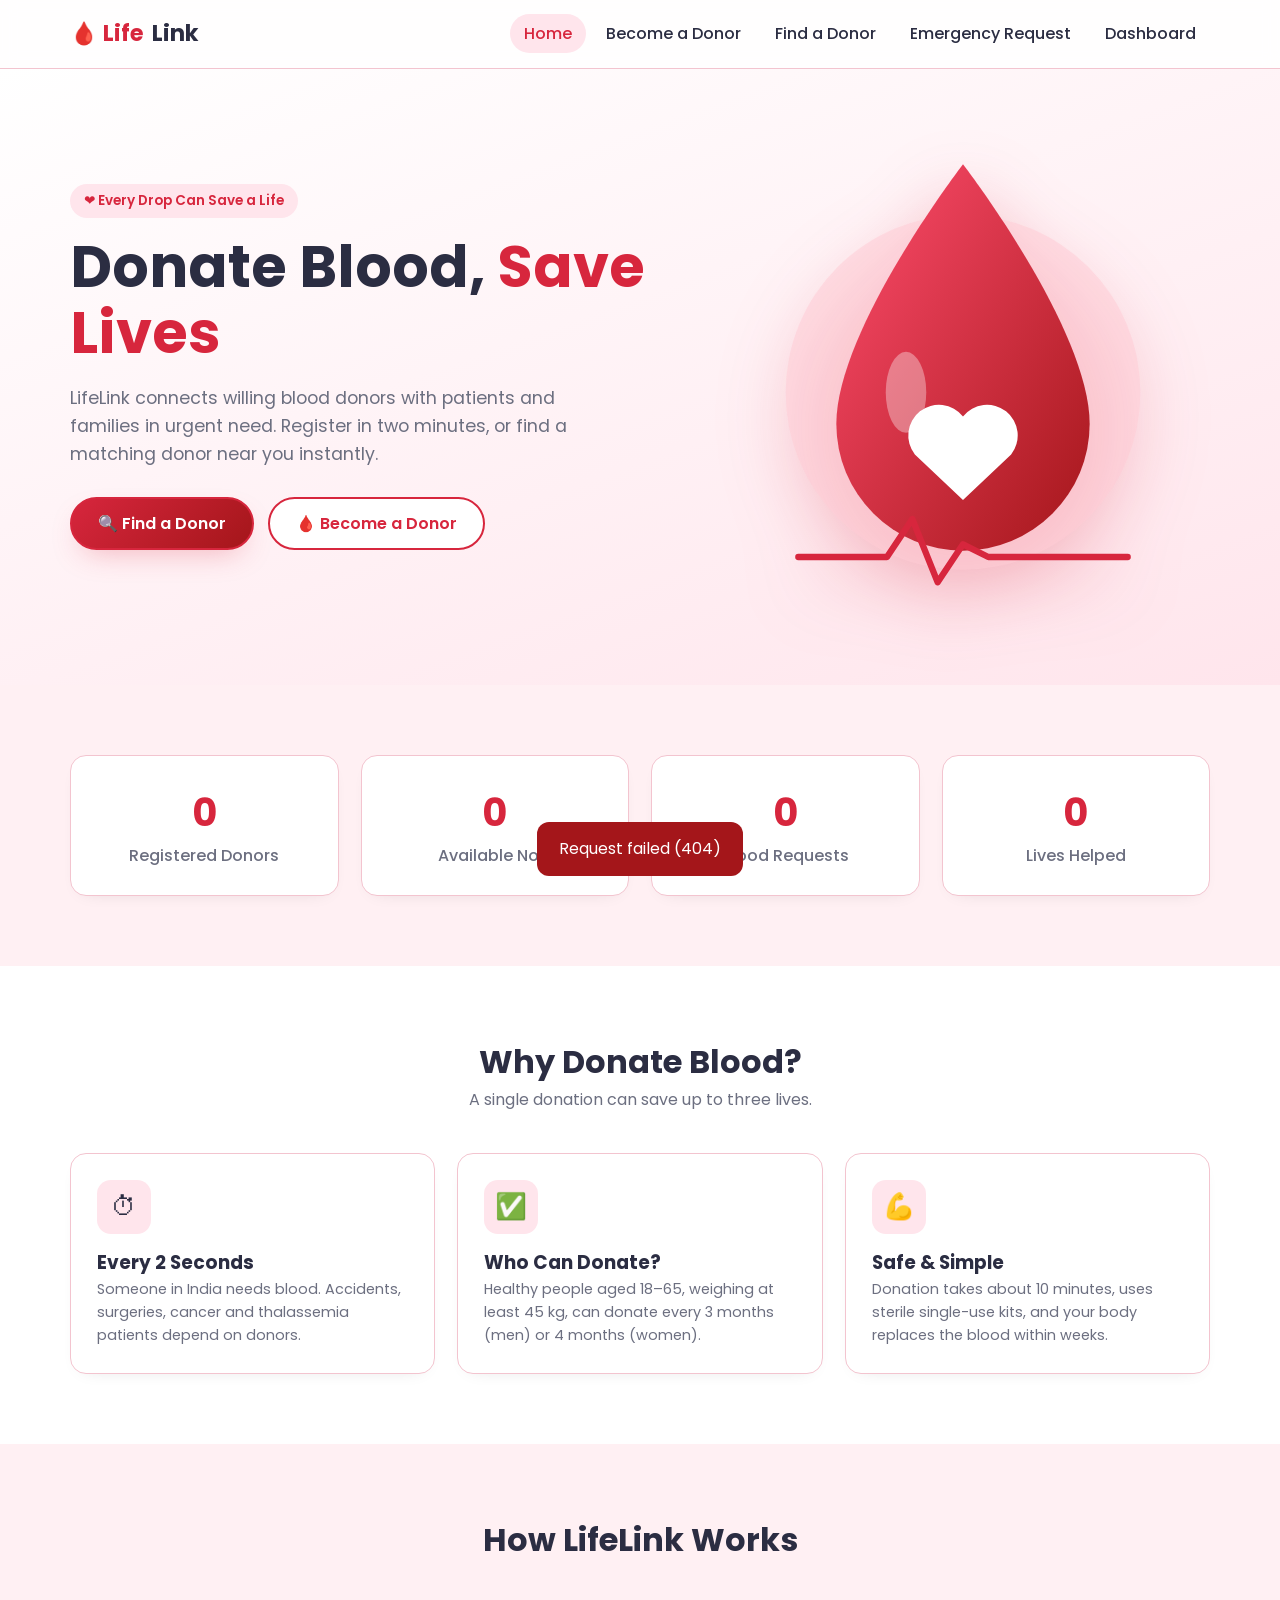
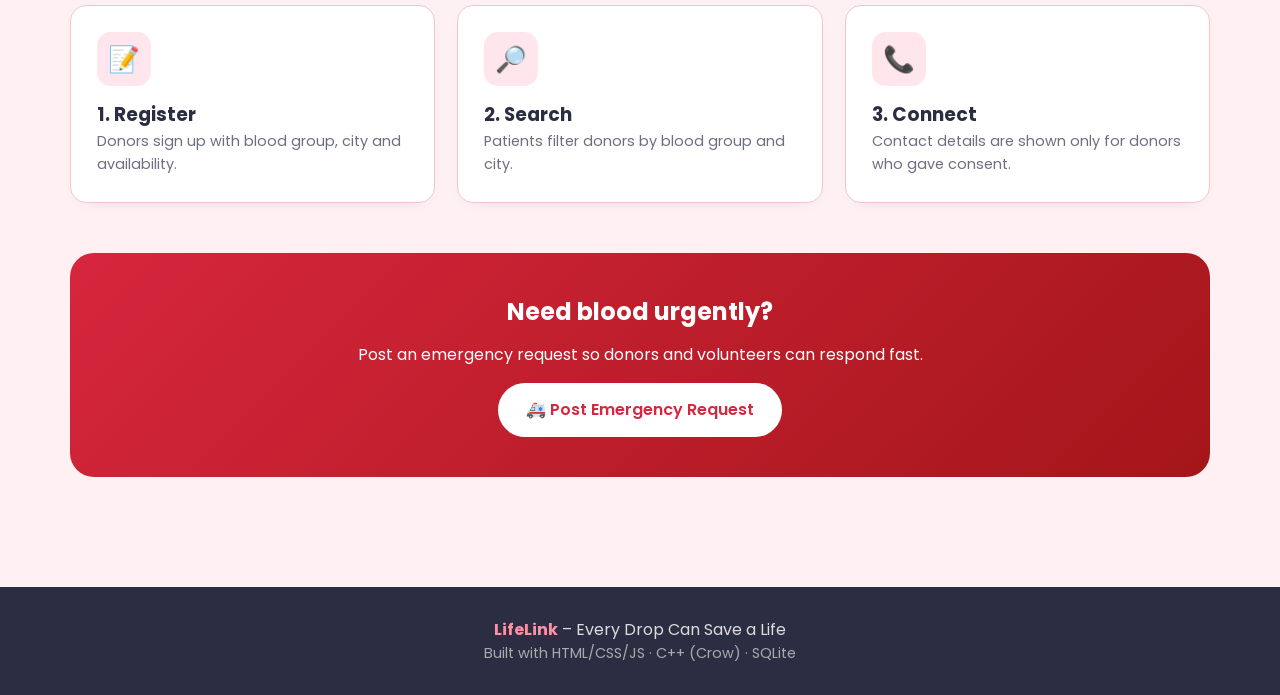
==== commit 5f66a5c1: "Initial upload - LifeLink Blood Donor Finder" ====
--- a/frontend/index.html
+++ b/frontend/index.html
@@ -1,315 +1,83 @@
 <!DOCTYPE html>
 <html lang="en">
 <head>
-  <meta charset="UTF-8">
-  <meta name="viewport" content="width=device-width, initial-scale=1.0">
-  <title>LifeLink – Blood Donor Finder | Save Lives Instantly</title>
-  <meta name="description" content="LifeLink connects voluntary blood donors with patients and hospitals in critical emergencies. Search verified donors by blood group and city.">
-  <link rel="icon" type="image/svg+xml" href="images/logo.svg">
-  <link rel="stylesheet" href="css/styles.css">
+  <meta charset="UTF-8"><meta name="viewport" content="width=device-width, initial-scale=1">
+  <title>LifeLink – Every Drop Can Save a Life</title>
+  <meta name="description" content="LifeLink connects blood donors with patients who urgently need blood.">
   <link rel="preconnect" href="https://fonts.googleapis.com">
-  <link rel="preconnect" href="https://fonts.gstatic.com" crossorigin>
-  <link href="https://fonts.googleapis.com/css2?family=Inter:wght@400;500;600;700;800;900&display=swap" rel="stylesheet">
+  <link href="https://fonts.googleapis.com/css2?family=Poppins:wght@400;500;600;700&display=swap" rel="stylesheet">
+  <link rel="stylesheet" href="css/style.css">
 </head>
 <body>
-
-  <!-- Navigation Bar -->
-  <header class="navbar">
-    <div class="container nav-container">
-      <a href="index.html" class="brand-logo">
-        <img src="images/logo.svg" alt="LifeLink Blood Donor Finder">
-      </a>
-
-      <nav class="nav-menu" id="navMenu">
-        <a href="index.html" class="nav-link active">Home</a>
-        <a href="donors.html" class="nav-link">Find Donors</a>
-        <a href="request.html" class="nav-link">Emergency Request</a>
-        <a href="dashboard.html" class="nav-link">Dashboard</a>
-      </nav>
-
-      <div class="nav-actions">
-        <div id="navAuthActions">
-          <a href="login.html" class="btn btn-secondary btn-sm">Login</a>
-          <a href="register.html" class="btn btn-primary btn-sm">Join as Donor</a>
-        </div>
-        <button class="mobile-toggle" id="mobileToggle" aria-label="Toggle Navigation Menu">
-          <svg fill="none" stroke="currentColor" viewBox="0 0 24 24"><path stroke-linecap="round" stroke-linejoin="round" stroke-width="2" d="M4 6h16M4 12h16m-7 6h7"></path></svg>
-        </button>
-      </div>
-    </div>
-  </header>
-
-  <!-- Hero Section -->
   <section class="hero">
     <div class="container">
-      <div class="hero-content">
-        <div class="hero-badge">
-          <span>🩸</span> Fast, Verified & Voluntary Blood Network
+      <div>
+        <span class="tag">❤ Every Drop Can Save a Life</span>
+        <h1>Donate Blood, <em>Save Lives</em></h1>
+        <p>LifeLink connects willing blood donors with patients and families in urgent need. Register in two minutes, or find a matching donor near you instantly.</p>
+        <div class="hero-actions">
+          <a href="find.html" class="btn btn-primary">🔍 Find a Donor</a>
+          <a href="register.html" class="btn btn-outline">🩸 Become a Donor</a>
         </div>
-        <h1 class="hero-title">
-          Every Drop Saves A Life.<br>
-          Find Blood Donors <span class="highlight">In Real Time.</span>
-        </h1>
-        <p class="hero-subtitle">
-          Connect directly with verified voluntary blood donors near you in seconds. No middlemen, no paid charges — pure life-saving community support.
-        </p>
-
-        <!-- Quick Search Bar inside Hero -->
-        <div class="hero-search-card">
-          <form id="heroSearchForm" class="search-form-row">
-            <div class="form-group">
-              <label for="heroBloodGroup" class="form-label">Blood Group Needed</label>
-              <select id="heroBloodGroup" class="form-control" required>
-                <option value="ALL">Any Blood Group</option>
-                <option value="O+">O Positive (O+)</option>
-                <option value="O-">O Negative (O-)</option>
-                <option value="A+">A Positive (A+)</option>
-                <option value="A-">A Negative (A-)</option>
-                <option value="B+">B Positive (B+)</option>
-                <option value="B-">B Negative (B-)</option>
-                <option value="AB+">AB Positive (AB+)</option>
-                <option value="AB-">AB Negative (AB-)</option>
-              </select>
-            </div>
-
-            <div class="form-group">
-              <label for="heroCity" class="form-label">Enter City / Hospital Area</label>
-              <input type="text" id="heroCity" class="form-control" placeholder="e.g. Delhi, Mumbai, Bengaluru, Pune">
-            </div>
-
-            <div class="form-group" style="align-self: flex-end;">
-              <button type="submit" class="btn btn-primary btn-block" style="height: 48px;">
-                🔍 Find Donors
-              </button>
-            </div>
-          </form>
-        </div>
-
-        <!-- Hero Stats Counter -->
-        <div class="hero-stats">
-          <div class="stat-item">
-            <div class="stat-value" id="statTotalDonors">10+</div>
-            <div class="stat-label">Active Donors</div>
-          </div>
-          <div class="stat-item">
-            <div class="stat-value" id="statFulfilled">12+</div>
-            <div class="stat-label">Lives Saved</div>
-          </div>
-          <div class="stat-item">
-            <div class="stat-value" id="statActiveRequests">4+</div>
-            <div class="stat-label">Active Requests</div>
-          </div>
-          <div class="stat-item">
-            <div class="stat-value" id="statUnitsNeeded">8+</div>
-            <div class="stat-label">Units Needed</div>
-          </div>
-        </div>
-
+      </div>
+      <div class="hero-art">
+        <!-- Blood drop + heart illustration -->
+        <svg viewBox="0 0 300 360" xmlns="http://www.w3.org/2000/svg" aria-hidden="true">
+          <defs>
+            <linearGradient id="g" x1="0" y1="0" x2="1" y2="1"><stop offset="0" stop-color="#ff4d6d"/><stop offset="1" stop-color="#a4161a"/></linearGradient>
+          </defs>
+          <circle cx="150" cy="200" r="140" fill="#ffccd5" opacity=".55"/>
+          <path d="M150 20 C150 20 50 150 50 225 a100 100 0 0 0 200 0 C250 150 150 20 150 20Z" fill="url(#g)"/>
+          <ellipse cx="105" cy="200" rx="16" ry="32" fill="#fff" opacity=".35"/>
+          <g class="pulse"><path d="M150 285 l-38-36 a24 24 0 0 1 38-30 a24 24 0 0 1 38 30z" fill="#fff"/></g>
+          <polyline points="20,330 90,330 110,300 130,350 150,320 170,330 280,330" fill="none" stroke="#d7263d" stroke-width="5" stroke-linecap="round" stroke-linejoin="round"/>
+        </svg>
       </div>
     </div>
   </section>
 
-  <!-- Urgent Emergency Requests Section -->
-  <section class="section">
+  <section>
     <div class="container">
-      <div class="section-header">
-        <span class="section-tag">High Priority</span>
-        <h2 class="section-title">Critical & Urgent Blood Requests</h2>
-        <p class="section-desc">Patients and hospitals who urgently need blood units right now. Your immediate call or response can save a precious life today.</p>
-      </div>
-
-      <div class="requests-grid" id="homeUrgentList">
-        <!-- Injected via JavaScript from C++ Crow REST API -->
-      </div>
-
-      <div style="text-align: center; margin-top: 2.5rem;">
-        <a href="request.html" class="btn btn-emergency btn-lg">
-          🚨 Broadcast An Emergency Request
-        </a>
+      <div class="grid grid-4" id="stats">
+        <div class="card stat reveal"><div class="num" data-k="total_donors">0</div><div class="lbl">Registered Donors</div></div>
+        <div class="card stat reveal"><div class="num" data-k="available_donors">0</div><div class="lbl">Available Now</div></div>
+        <div class="card stat reveal"><div class="num" data-k="total_requests">0</div><div class="lbl">Blood Requests</div></div>
+        <div class="card stat reveal"><div class="num" data-k="fulfilled_requests">0</div><div class="lbl">Lives Helped</div></div>
       </div>
     </div>
   </section>
 
-  <!-- How It Works Section -->
-  <section class="section section-light">
+  <section style="background:#fff">
     <div class="container">
-      <div class="section-header">
-        <span class="section-tag">Simple 3-Step Process</span>
-        <h2 class="section-title">How LifeLink Saves Lives</h2>
-        <p class="section-desc">A seamless bridge between voluntary donors and critical patients during medical emergencies.</p>
-      </div>
-
-      <div class="features-grid">
-        <div class="feature-card">
-          <div class="feature-step-num">01</div>
-          <div class="feature-icon-wrapper">🔍</div>
-          <h3 class="feature-title">Search or Request</h3>
-          <p class="feature-text">
-            Search our verified database by blood group and city or post an emergency request detailing patient hospital info and units needed.
-          </p>
-        </div>
-
-        <div class="feature-card">
-          <div class="feature-step-num">02</div>
-          <div class="feature-icon-wrapper">📱</div>
-          <h3 class="feature-title">Instant Connection</h3>
-          <p class="feature-text">
-            Get instant access to available donors' direct contact numbers without tedious registration barriers or middleman charges.
-          </p>
-        </div>
-
-        <div class="feature-card">
-          <div class="feature-step-num">03</div>
-          <div class="feature-icon-wrapper">❤️</div>
-          <h3 class="feature-title">Save a Life</h3>
-          <p class="feature-text">
-            The donor arrives at the hospital blood bank to donate. Request status updates in real time on our public dashboard.
-          </p>
-        </div>
+      <div class="section-title reveal"><h2>Why Donate Blood?</h2><p>A single donation can save up to three lives.</p></div>
+      <div class="grid grid-3">
+        <div class="card reveal"><div class="icon">⏱</div><h3>Every 2 Seconds</h3><p class="muted">Someone in India needs blood. Accidents, surgeries, cancer and thalassemia patients depend on donors.</p></div>
+        <div class="card reveal"><div class="icon">✅</div><h3>Who Can Donate?</h3><p class="muted">Healthy people aged 18–65, weighing at least 45 kg, can donate every 3 months (men) or 4 months (women).</p></div>
+        <div class="card reveal"><div class="icon">💪</div><h3>Safe & Simple</h3><p class="muted">Donation takes about 10 minutes, uses sterile single-use kits, and your body replaces the blood within weeks.</p></div>
       </div>
     </div>
   </section>
 
-  <!-- Blood Compatibility Matrix -->
-  <section class="section">
+  <section>
     <div class="container">
-      <div class="section-header">
-        <span class="section-tag">Medical Reference Guide</span>
-        <h2 class="section-title">Blood Group Compatibility Matrix</h2>
-        <p class="section-desc">Understand which blood groups can donate to whom during emergencies.</p>
+      <div class="section-title reveal"><h2>How LifeLink Works</h2></div>
+      <div class="grid grid-3">
+        <div class="card reveal"><div class="icon">📝</div><h3>1. Register</h3><p class="muted">Donors sign up with blood group, city and availability.</p></div>
+        <div class="card reveal"><div class="icon">🔎</div><h3>2. Search</h3><p class="muted">Patients filter donors by blood group and city.</p></div>
+        <div class="card reveal"><div class="icon">📞</div><h3>3. Connect</h3><p class="muted">Contact details are shown only for donors who gave consent.</p></div>
       </div>
-
-      <div class="matrix-container">
-        <table class="matrix-table">
-          <thead>
-            <tr>
-              <th>Blood Type</th>
-              <th>Can Donate Blood To</th>
-              <th>Can Receive Blood From</th>
-            </tr>
-          </thead>
-          <tbody>
-            <tr>
-              <td><span class="matrix-badge blood-tag">O-</span></td>
-              <td><span class="matrix-badge can-donate">Universal Donor (All Groups)</span></td>
-              <td>O- only</td>
-            </tr>
-            <tr>
-              <td><span class="matrix-badge blood-tag">O+</span></td>
-              <td>O+, A+, B+, AB+</td>
-              <td>O+, O-</td>
-            </tr>
-            <tr>
-              <td><span class="matrix-badge blood-tag">A-</span></td>
-              <td>A-, A+, AB-, AB+</td>
-              <td>A-, O-</td>
-            </tr>
-            <tr>
-              <td><span class="matrix-badge blood-tag">A+</span></td>
-              <td>A+, AB+</td>
-              <td>A+, A-, O+, O-</td>
-            </tr>
-            <tr>
-              <td><span class="matrix-badge blood-tag">B-</span></td>
-              <td>B-, B+, AB-, AB+</td>
-              <td>B-, O-</td>
-            </tr>
-            <tr>
-              <td><span class="matrix-badge blood-tag">B+</span></td>
-              <td>B+, AB+</td>
-              <td>B+, B-, O+, O-</td>
-            </tr>
-            <tr>
-              <td><span class="matrix-badge blood-tag">AB-</span></td>
-              <td>AB-, AB+</td>
-              <td>AB-, A-, B-, O-</td>
-            </tr>
-            <tr>
-              <td><span class="matrix-badge blood-tag">AB+</span></td>
-              <td>AB+ only</td>
-              <td><span class="matrix-badge can-donate">Universal Recipient (All Groups)</span></td>
-            </tr>
-          </tbody>
-        </table>
+      <div class="band reveal" style="margin-top:50px">
+        <h2>Need blood urgently?</h2>
+        <p>Post an emergency request so donors and volunteers can respond fast.</p>
+        <a href="request.html" class="btn">🚑 Post Emergency Request</a>
       </div>
     </div>
   </section>
 
-  <!-- Call To Action -->
-  <section class="section section-light" style="border-top: 1px solid var(--gray-200);">
-    <div class="container" style="text-align: center; max-width: 750px;">
-      <div style="font-size: 3rem; margin-bottom: 1rem;">🩸</div>
-      <h2 style="font-size: 2.25rem; font-weight: 800; color: var(--gray-900); margin-bottom: 1rem;">
-        Be The Hero In Someone's Story
-      </h2>
-      <p style="color: var(--gray-600); font-size: 1.1rem; margin-bottom: 2rem;">
-        Healthy individuals between 18 and 65 years can donate blood every 3 months. Register your profile as a voluntary donor today.
-      </p>
-      <div style="display: flex; gap: 1rem; justify-content: center; flex-wrap: wrap;">
-        <a href="register.html" class="btn btn-primary btn-lg">Register As A Blood Donor</a>
-        <a href="donors.html" class="btn btn-secondary btn-lg">Browse Donor Directory</a>
-      </div>
-    </div>
-  </section>
-
-  <!-- Footer -->
-  <footer class="footer">
-    <div class="container">
-      <div class="footer-grid">
-        <div class="footer-brand">
-          <img src="images/logo.svg" alt="LifeLink" style="height: 48px; filter: brightness(0) invert(1);">
-          <p>
-            LifeLink is a high-performance C++ powered voluntary blood donor network designed to save lives through instant connectivity and transparency.
-          </p>
-        </div>
-
-        <div>
-          <h4 class="footer-col-title">Quick Links</h4>
-          <ul class="footer-links">
-            <li><a href="index.html">Home</a></li>
-            <li><a href="donors.html">Find Donors</a></li>
-            <li><a href="request.html">Emergency Request</a></li>
-            <li><a href="dashboard.html">System Dashboard</a></li>
-            <li><a href="register.html">Donor Registration</a></li>
-          </ul>
-        </div>
-
-        <div>
-          <h4 class="footer-col-title">Blood Groups</h4>
-          <ul class="footer-links">
-            <li><a href="donors.html?bg=O%2B">O Positive (O+)</a></li>
-            <li><a href="donors.html?bg=O-">O Negative (O-)</a></li>
-            <li><a href="donors.html?bg=A%2B">A Positive (A+)</a></li>
-            <li><a href="donors.html?bg=B%2B">B Positive (B+)</a></li>
-            <li><a href="donors.html?bg=AB%2B">AB Positive (AB+)</a></li>
-          </ul>
-        </div>
-
-        <div>
-          <h4 class="footer-col-title">24/7 Emergency Support</h4>
-          <div class="emergency-helpline-box">
-            <div class="hotline-title">National Blood Helpline</div>
-            <div class="hotline-number">104 / 1075</div>
-            <p style="font-size: 0.8rem; color: #cbd5e1; margin-top: 0.5rem;">
-              Toll-free emergency helpline for urgent blood and hospital needs.
-            </p>
-          </div>
-        </div>
-      </div>
-
-      <div class="footer-bottom">
-        <div>
-          © 2026 LifeLink – Blood Donor Finder. All rights reserved.
-        </div>
-        <div class="footer-badge">
-          ⚡ Powered by C++17, Crow Web Framework & SQLite3 (B.Tech Internship Project)
-        </div>
-      </div>
-    </div>
-  </footer>
-
-  <!-- Scripts -->
-  <script src="js/api.js"></script>
   <script src="js/app.js"></script>
+  <script>
+    api("/stats").then(s => document.querySelectorAll("[data-k]").forEach(el => animateCount(el, s[el.dataset.k] || 0)))
+      .catch(e => toast(e.message, "error"));
+  </script>
 </body>
 </html>
--- a/frontend/css/style.css
+++ b/frontend/css/style.css
@@ -0,0 +1,125 @@
+:root{
+  --red:#d7263d; --red-dark:#a4161a; --pink:#ffe5ec; --pink-2:#fff0f3; --white:#fff;
+  --ink:#2b2d42; --muted:#6c6f80; --line:#f3c4cf; --green:#2a9d8f; --amber:#e9a23b;
+  --shadow:0 12px 30px -12px rgba(215,38,61,.35); --radius:16px;
+}
+*{box-sizing:border-box;margin:0;padding:0}
+body{font-family:"Poppins","Segoe UI",system-ui,sans-serif;color:var(--ink);background:var(--pink-2);line-height:1.6}
+a{color:inherit;text-decoration:none}
+.container{width:min(1140px,92%);margin:auto}
+
+/* NAV */
+header{position:sticky;top:0;z-index:50;background:rgba(255,255,255,.92);backdrop-filter:blur(8px);border-bottom:1px solid var(--line)}
+nav{display:flex;align-items:center;justify-content:space-between;height:68px}
+.logo{display:flex;align-items:center;gap:8px;font-weight:700;font-size:1.4rem;color:var(--red)}
+.logo span{color:var(--ink)}
+.nav-links{display:flex;gap:6px;list-style:none}
+.nav-links a{padding:8px 14px;border-radius:999px;font-weight:500;transition:.25s}
+.nav-links a:hover,.nav-links a.active{background:var(--pink);color:var(--red)}
+.menu-btn{display:none;background:none;border:0;font-size:1.6rem;color:var(--red);cursor:pointer}
+
+/* BUTTONS */
+.btn{display:inline-flex;align-items:center;gap:8px;padding:12px 26px;border-radius:999px;font-weight:600;border:2px solid var(--red);cursor:pointer;font-size:1rem;transition:transform .2s,box-shadow .2s,background .2s}
+.btn-primary{background:linear-gradient(135deg,var(--red),var(--red-dark));color:#fff;box-shadow:var(--shadow)}
+.btn-outline{background:#fff;color:var(--red)}
+.btn:hover{transform:translateY(-3px);box-shadow:0 16px 30px -10px rgba(215,38,61,.5)}
+.btn-sm{padding:6px 14px;font-size:.85rem}
+.btn:disabled{opacity:.6;cursor:not-allowed;transform:none}
+
+/* HERO */
+.hero{background:linear-gradient(160deg,#fff 0%,var(--pink) 100%);padding:70px 0 90px;overflow:hidden}
+.hero .container{display:grid;grid-template-columns:1.1fr .9fr;gap:40px;align-items:center}
+.tag{display:inline-block;background:var(--pink);color:var(--red);padding:6px 14px;border-radius:999px;font-weight:600;font-size:.85rem;margin-bottom:16px}
+.hero h1{font-size:clamp(2.2rem,5vw,3.6rem);line-height:1.15;margin-bottom:18px}
+.hero h1 em{color:var(--red);font-style:normal}
+.hero p{color:var(--muted);font-size:1.1rem;margin-bottom:28px;max-width:520px}
+.hero-actions{display:flex;gap:14px;flex-wrap:wrap}
+.hero-art{display:flex;justify-content:center;animation:float 4s ease-in-out infinite}
+.hero-art svg{width:100%;max-width:380px;filter:drop-shadow(0 25px 35px rgba(215,38,61,.3))}
+@keyframes float{50%{transform:translateY(-14px)}}
+.pulse{animation:pulse 1.6s ease-in-out infinite;transform-origin:center}
+@keyframes pulse{50%{transform:scale(1.08)}}
+
+/* SECTIONS */
+section{padding:70px 0}
+.section-title{text-align:center;margin-bottom:40px}
+.section-title h2{font-size:2rem}
+.section-title p{color:var(--muted)}
+.grid{display:grid;gap:22px}
+.grid-3{grid-template-columns:repeat(3,1fr)}
+.grid-4{grid-template-columns:repeat(4,1fr)}
+.card{background:#fff;border-radius:var(--radius);padding:26px;border:1px solid var(--line);box-shadow:0 6px 20px -14px rgba(0,0,0,.2);transition:transform .25s,box-shadow .25s}
+.card:hover{transform:translateY(-5px);box-shadow:var(--shadow)}
+.icon{width:54px;height:54px;border-radius:14px;background:var(--pink);display:grid;place-items:center;font-size:1.6rem;margin-bottom:14px}
+.stat{text-align:center}
+.stat .num{font-size:2.4rem;font-weight:700;color:var(--red)}
+.stat .lbl{color:var(--muted);font-weight:500}
+.band{background:linear-gradient(135deg,var(--red),var(--red-dark));color:#fff;border-radius:24px;padding:40px;text-align:center}
+.band h2{margin-bottom:10px}.band .btn{background:#fff;color:var(--red);border-color:#fff;margin-top:16px}
+
+/* FORMS */
+.page-head{background:linear-gradient(160deg,#fff,var(--pink));padding:46px 0 36px;text-align:center}
+.page-head h1{font-size:2.2rem}.page-head p{color:var(--muted)}
+.form-card{background:#fff;border-radius:22px;padding:34px;max-width:820px;margin:-10px auto 0;border:1px solid var(--line);box-shadow:var(--shadow)}
+.form-grid{display:grid;grid-template-columns:1fr 1fr;gap:18px}
+.field{display:flex;flex-direction:column;gap:6px}
+.field.full{grid-column:1/-1}
+label{font-weight:600;font-size:.92rem}
+input,select{padding:12px 14px;border:1.5px solid var(--line);border-radius:12px;font:inherit;background:var(--pink-2);transition:border .2s,box-shadow .2s}
+input:focus,select:focus{outline:none;border-color:var(--red);box-shadow:0 0 0 4px rgba(215,38,61,.12);background:#fff}
+.field.invalid input,.field.invalid select{border-color:var(--red)}
+.err{color:var(--red);font-size:.8rem;min-height:1em}
+.check{display:flex;gap:10px;align-items:flex-start;font-weight:400;font-size:.92rem}
+.check input{margin-top:5px;accent-color:var(--red)}
+.form-actions{margin-top:22px;display:flex;gap:12px;flex-wrap:wrap}
+
+/* SEARCH & RESULTS */
+.search-bar{display:grid;grid-template-columns:1fr 1fr auto auto;gap:14px;align-items:end}
+.donor{display:flex;flex-direction:column;gap:8px}
+.donor-top{display:flex;justify-content:space-between;align-items:center}
+.blood-badge{width:56px;height:56px;border-radius:50%;background:linear-gradient(135deg,var(--red),var(--red-dark));color:#fff;display:grid;place-items:center;font-weight:700;font-size:1.1rem}
+.pill{display:inline-block;padding:3px 12px;border-radius:999px;font-size:.78rem;font-weight:600}
+.pill.ok{background:#e0f5f2;color:var(--green)}.pill.no{background:#eee;color:var(--muted)}
+.pill.Critical{background:#ffd6dc;color:var(--red-dark)}.pill.High{background:#fff1d6;color:#a86a00}.pill.Normal{background:#e6effa;color:#2b5d9c}
+.pill.Pending{background:#fff1d6;color:#a86a00}.pill.Fulfilled{background:#e0f5f2;color:var(--green)}
+.muted{color:var(--muted);font-size:.9rem}
+.empty{text-align:center;padding:40px;color:var(--muted)}
+
+/* TABLE */
+.table-wrap{overflow-x:auto;background:#fff;border-radius:var(--radius);border:1px solid var(--line)}
+table{width:100%;border-collapse:collapse;min-width:720px}
+th,td{padding:12px 14px;text-align:left;border-bottom:1px solid var(--pink)}
+th{background:var(--pink);color:var(--red-dark);font-size:.85rem;text-transform:uppercase;letter-spacing:.03em}
+.bars{display:flex;flex-direction:column;gap:10px}
+.bar-row{display:grid;grid-template-columns:44px 1fr 32px;gap:10px;align-items:center;font-weight:600}
+.bar{height:12px;background:var(--pink);border-radius:999px;overflow:hidden}
+.bar i{display:block;height:100%;background:linear-gradient(90deg,var(--red),#ff6b81);border-radius:999px;transition:width 1s}
+
+/* MODAL / TOAST */
+.modal{position:fixed;inset:0;background:rgba(43,45,66,.5);display:none;place-items:center;z-index:100;padding:20px}
+.modal.open{display:grid}
+.modal .form-card{margin:0;max-width:440px;animation:pop .25s}
+@keyframes pop{from{transform:scale(.9);opacity:0}}
+#toast{position:fixed;bottom:24px;left:50%;transform:translateX(-50%) translateY(120px);background:var(--ink);color:#fff;padding:14px 22px;border-radius:12px;z-index:200;transition:transform .35s;max-width:90%}
+#toast.show{transform:translateX(-50%) translateY(0)}
+#toast.error{background:var(--red-dark)}#toast.success{background:var(--green)}
+
+footer{background:var(--ink);color:#ddd;padding:30px 0;text-align:center;margin-top:40px}
+footer b{color:#ff8fa3}
+
+.reveal{opacity:0;transform:translateY(24px);transition:opacity .7s,transform .7s}
+.reveal.visible{opacity:1;transform:none}
+
+@media (max-width:900px){
+  .hero .container{grid-template-columns:1fr;text-align:center}
+  .hero p{margin-inline:auto}.hero-actions{justify-content:center}
+  .grid-3,.grid-4{grid-template-columns:repeat(2,1fr)}
+  .search-bar{grid-template-columns:1fr 1fr}
+}
+@media (max-width:640px){
+  .menu-btn{display:block}
+  .nav-links{position:absolute;top:68px;left:0;right:0;flex-direction:column;background:#fff;padding:12px;border-bottom:1px solid var(--line);display:none}
+  .nav-links.open{display:flex}
+  .grid-3,.grid-4,.form-grid,.search-bar{grid-template-columns:1fr}
+  .form-card{padding:22px}
+}
